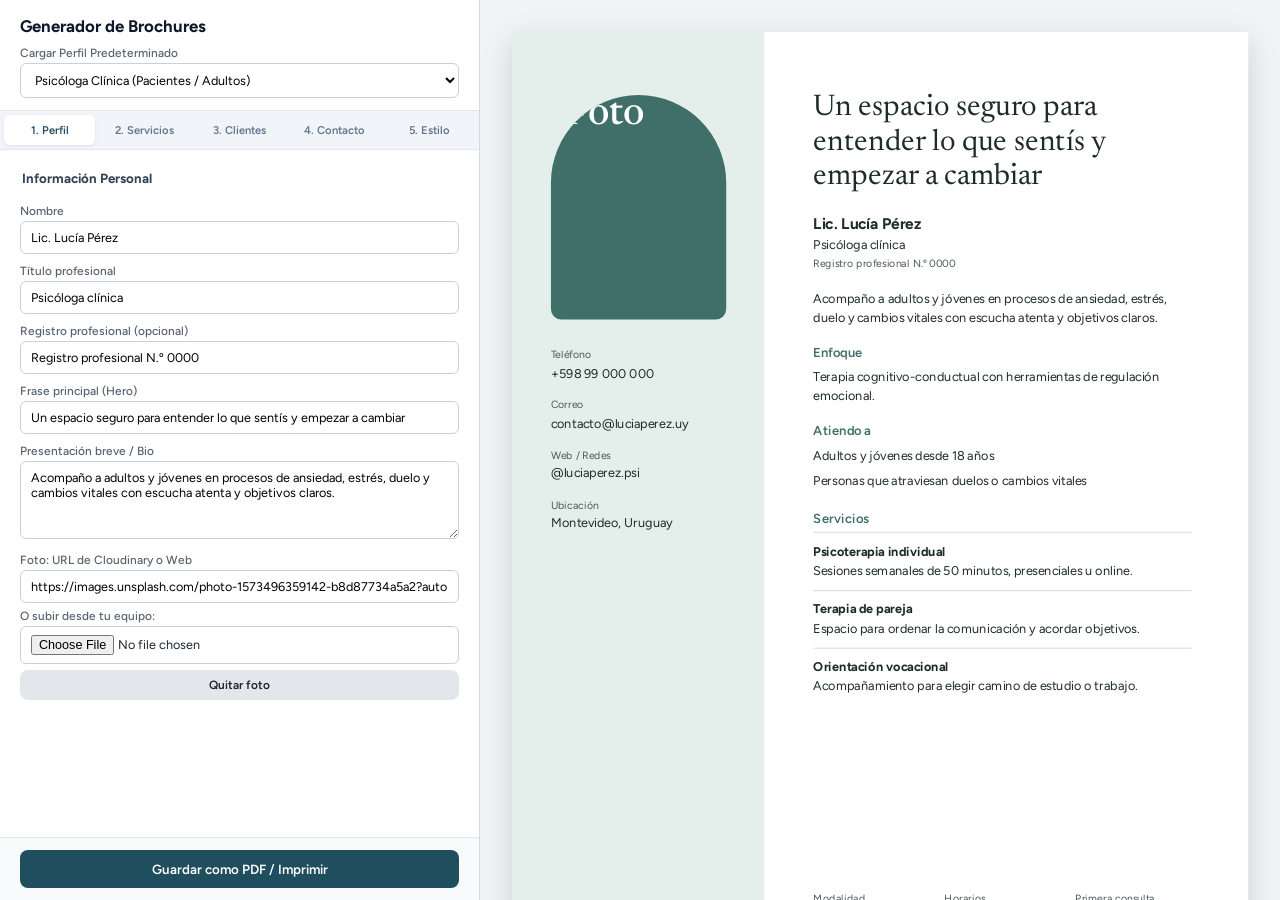
==== index.html @ 2bf87c66 "1234" ====
<!DOCTYPE html>
<html lang="es">
<head>
    <meta charset="utf-8">
    <meta name="viewport" content="width=device-width, initial-scale=1">
    <title>Generador Profesional de Brochures</title>
    <!-- Fuentes de Google -->
    <link rel="preconnect" href="https://fonts.googleapis.com">
    <link rel="preconnect" href="https://fonts.gstatic.com" crossorigin>
    <link href="https://fonts.googleapis.com/css2?family=Figtree:wght@400;500;600;700&family=Libre+Franklin:wght@400;600;700&family=Newsreader:ital,opsz,wght@0,6..72,400;0,6..72,500;1,6..72,400&display=swap" rel="stylesheet">
    <!-- Enlace a la hoja de estilos externa -->
    <link rel="stylesheet" href="css/styles.css">
</head>
<body>
<div class="app">
    <div class="panel">
        <div class="panel-header">
            <h1>Generador de Brochures</h1>
            <label>Cargar Perfil Predeterminado</label>
            <select id="preset">
                <option value="clinica">Psicóloga Clínica (Pacientes / Adultos)</option>
                <option value="org">Psicóloga Laboral / Organizacional</option>
                <option value="oec">Consultora OEC & Calidad</option>
                <option value="dev">Ingeniera de Software & Tech</option>
            </select>
        </div>

        <!-- Pestañas de Navegación del Panel Lateral -->
        <div class="tabs-nav">
            <button class="tab-btn active" onclick="switchTab(0)">1. Perfil</button>
            <button class="tab-btn" onclick="switchTab(1)">2. Servicios</button>
            <button class="tab-btn" onclick="switchTab(2)">3. Clientes</button>
            <button class="tab-btn" onclick="switchTab(3)">4. Contacto</button>
            <button class="tab-btn" onclick="switchTab(4)">5. Estilo</button>
        </div>

        <div class="panel-body">
            <!-- PESTAÑA 1: PERFIL -->
            <div class="tab-pane active" id="pane-0">
                <fieldset>
                    <legend>Información Personal</legend>
                    <label>Nombre</label><input id="f-nombre">
                    <label>Título profesional</label><input id="f-titulo">
                    <label>Registro profesional (opcional)</label><input id="f-registro">
                    <label>Frase principal (Hero)</label><input id="f-titular">
                    <label>Presentación breve / Bio</label><textarea id="f-bio" rows="4"></textarea>
                    
                    <label>Foto: URL de Cloudinary o Web</label>
                    <input type="text" id="f-fotourl" placeholder="https://res.cloudinary.com/.../tu-foto.jpg">
                    <label style="margin-top:6px;">O subir desde tu equipo:</label>
                    <input type="file" id="f-foto-file" accept="image/*">
                    <button class="btn sec" id="sinfoto" type="button">Quitar foto</button>
                </fieldset>
            </div>

            <!-- PESTAÑA 2: SERVICIOS Y ENFOQUE -->
            <div class="tab-pane" id="pane-1">
                <fieldset>
                    <legend>Metodología y Oferta</legend>
                    <label>Enfoque metodológico</label><textarea id="f-enfoque" rows="3"></textarea>
                    <label>A quién está dirigido (un ítem por línea)</label><textarea id="f-publico" rows="3"></textarea>
                    <label>Servicios principales (hasta 4)</label>
                    <div id="svs"></div>
                </fieldset>
            </div>

            <!-- PESTAÑA 3: CLIENTES -->
            <div class="tab-pane" id="pane-2">
                <fieldset>
                    <legend>Empresas y Aliados</legend>
                    <label>Nombres de empresas separados por comas</label>
                    <textarea id="f-clientes" rows="4" placeholder="Empresa Alfa, Logística Sur, Corporación Delta"></textarea>
                    <p style="font-size: 0.75rem; color: #64748b; margin-top: 4px;">Ideal para perfiles corporativos o consultorías que desean mostrar confianza mediante referencias.</p>
                </fieldset>
            </div>

            <!-- PESTAÑA 4: CONTACTO Y FISCAL -->
            <div class="tab-pane" id="pane-3">
                <fieldset>
                    <legend>Logística y Contacto</legend>
                    <label>Modalidad de atención</label><input id="f-modalidad">
                    <label>Horarios / Disponibilidad</label><input id="f-horarios">
                    <label>Primera consulta / Reunión</label><textarea id="f-consulta" rows="2"></textarea>
                    <label>Teléfono o WhatsApp</label><input id="f-tel">
                    <label>Correo electrónico</label><input id="f-email">
                    <label>Web o Redes</label><input id="f-web">
                    <label>Ubicación</label><input id="f-lugar">
                </fieldset>
                <fieldset>
                    <legend>Legal y Fiscal</legend>
                    <label class="chk"><input type="checkbox" id="f-conf" checked> Mostrar nota de confidencialidad</label>
                    <label class="chk"><input type="checkbox" id="f-fiscal"> Mostrar datos fiscales</label>
                    <label>Razón social</label><input id="f-razon">
                    <label>RUT</label><input id="f-rut">
                </fieldset>
            </div>

            <!-- PESTAÑA 5: ESTILO Y DISEÑO -->
            <div class="tab-pane" id="pane-4">
                <fieldset>
                    <legend>Apariencia Visual</legend>
                    <label>Plantilla de diseño</label>
                    <select id="f-plantilla">
                        <option value="t1">Clínica: Lateral con foto y tono cálido</option>
                        <option value="t2">Organizacional: Portada ejecutiva y área de clientes</option>
                        <option value="t3">Minimal: Filas limpias y aireado</option>
                    </select>

                    <label style="margin-top: 12px;">Color de acento principal</label>
                    <input type="color" id="f-acc" value="#3f6f68" style="height:38px; padding:3px;">
                </fieldset>
            </div>
        </div>

        <div class="panel-footer">
            <div id="aviso">El contenido excede una hoja A4. Te recomendamos acortar textos.</div>
            <button class="btn" onclick="print()">Guardar como PDF / Imprimir</button>
        </div>
    </div>

    <div class="vista">
        <div class="stage" id="stage">
            <div id="hoja"></div>
        </div>
    </div>
</div>

<!-- Enlace al archivo JavaScript externo -->
<script src="js/main.js"></script>
</body>
</html>
---- css/styles.css ----
html { font-size: clamp(14px, 0.95vw, 18px); }
* { box-sizing: border-box; }
body { margin: 0; font-family: Figtree, system-ui, sans-serif; color: #1b2430; background: #e6e9ed; }
.app { display: grid; grid-template-columns: 480px 1fr; height: 100vh; overflow: hidden; }

.panel { background: #fff; display: flex; flex-direction: column; border-right: 1px solid #d5dae0; height: 100vh; overflow: hidden; }
.panel-header { padding: 16px 20px 12px; border-bottom: 1px solid #e3e7ec; }
.panel-header h1 { font-size: 1.2rem; margin: 0 0 10px; color: #0f172a; font-weight: 700; }

/* Sistema de Pestañas Modernas */
.tabs-nav { display: flex; background: #f1f5f9; padding: 4px; gap: 4px; border-bottom: 1px solid #e2e8f0; overflow-x: auto; }
.tab-btn { flex: 1; padding: 8px 10px; border: 0; background: transparent; font: 600 0.8rem Figtree, sans-serif; color: #64748b; cursor: pointer; border-radius: 6px; transition: all 0.2s; white-space: nowrap; text-align: center; }
.tab-btn:hover { color: #0f172a; background: #e2e8f0; }
.tab-btn.active { background: #fff; color: #1f4e5f; box-shadow: 0 1px 3px rgba(0,0,0,0.08); }

.panel-body { padding: 20px; overflow-y: auto; flex: 1; }
.tab-pane { display: none; }
.tab-pane.active { display: block; }

fieldset { border: 0; margin: 0 0 16px 0; padding: 0; }
legend { font-weight: 700; font-size: 0.95rem; color: #334155; margin-bottom: 8px; }
label { display: block; font-size: 0.85rem; color: #55606e; margin: 10px 0 3px; font-weight: 500; }
input, select, textarea { width: 100%; font: inherit; font-size: 0.9rem; padding: 8px 10px; border: 1px solid #c9d0d8; border-radius: 6px; background: #fff; }
textarea { resize: vertical; }
.chk { display: flex; gap: 8px; align-items: center; margin-top: 10px; font-size: 0.85rem; color: #1b2430; }
.chk input { width: auto; }

.panel-footer { padding: 12px 20px; border-top: 1px solid #e3e7ec; background: #f8fafc; }
.btn { width: 100%; padding: 11px; border: 0; border-radius: 8px; background: #1f4e5f; color: #fff; font: 600 0.95rem Figtree, sans-serif; cursor: pointer; transition: background 0.2s; }
.btn:hover { background: #153743; }
.btn.sec { background: #e3e7ec; color: #1b2430; margin-top: 6px; padding: 8px; font-size: 0.85rem; }
.btn.sec:hover { background: #cbd5e1; }
#aviso { display: none; margin-bottom: 10px; padding: 8px 10px; border-radius: 6px; background: #fff3cd; color: #664d03; font-size: 0.8rem; }

/* Vista Previa */
.vista { overflow: auto; padding: 32px; display: flex; justify-content: center; align-items: flex-start; background: #f1f3f5; }
.stage { flex: none; }
#hoja { width: 210mm; height: 297mm; background: #fff; overflow: hidden; transform-origin: 0 0; box-shadow: 0 10px 30px rgba(0,0,0,.15); font-size: 10.25pt; line-height: 1.55; }
:where(#hoja) :where(p,h1,h2,ul){ margin: 0; }
:where(#hoja) ul { padding: 0; list-style: none; }
:where(#hoja) li { padding: .7mm 0; }
:where(#hoja) .foto { overflow: hidden; display: flex; align-items: center; justify-content: center; flex: none; }
:where(#hoja) .foto img { width: 100%; height: 100%; object-fit: cover; }
:where(#hoja) .lab { display: block; font-size: 8.5pt; color: var(--mut); }

/* Plantillas Visuales */
.t1 { --ink:#1d2b2a; --mut:#4a5a58; --acc:#3f6f68; --soft:#e4eeeb; display: grid; grid-template-columns: 72mm 1fr; color: var(--ink); }
.t1 .lado { background: var(--soft); padding: 18mm 11mm; display: flex; flex-direction: column; gap: 8mm; }
.t1 .foto { width: 50mm; height: 64mm; border-radius: 25mm 25mm 3mm 3mm; background: var(--acc); color: #fff; font: 500 32pt Newsreader, serif; }
.t1 .cont div { margin-bottom: 4mm; overflow-wrap: anywhere; }
.t1 .main { padding: 17mm 16mm 14mm 14mm; display: flex; flex-direction: column; gap: 5mm; }
.t1 h1 { font: 400 24pt/1.15 Newsreader, serif; } .t1 .quien b { display: block; font-size: 12.5pt; }
.t1 h2 { font: 600 10.5pt Figtree, sans-serif; color: var(--acc); margin-bottom: 1.5mm; }
.t1 .serv { border-top: .3mm solid #cfdad7; padding: 2.5mm 0; } .t1 .serv b { display: block; }
.t1 .meta { margin-top: auto; display: grid; grid-template-columns: repeat(3, 1fr); gap: 4mm; font-size: 9pt; }
.t1 .nota { font-size: 8pt; color: var(--mut); }

.t2 { --ink:#14233a; --mut:#4f5d72; --acc:#2f5fa8; --soft:#eef2f7; display: flex; flex-direction: column; font-family: 'Libre Franklin', sans-serif; color: var(--ink); }
.t2 .top { background: var(--ink); color: #fff; padding: 16mm 16mm 12mm; display: flex; justify-content: space-between; gap: 10mm; align-items: flex-end; }
.t2 .top h1 { font: 700 22pt/1.2 'Libre Franklin', sans-serif; margin-bottom: 4mm; } .t2 .top .lab { color: #b9c4d6; }
.t2 .foto { width: 42mm; height: 42mm; border-radius: 3mm; background: var(--acc); color: #fff; font: 700 24pt 'Libre Franklin', sans-serif; }
.t2 .quien b { display: block; font-size: 11.5pt; }
.t2 .cuerpo { flex: 1; display: grid; grid-template-columns: 1fr 1.3fr; gap: 12mm; padding: 12mm 16mm; }
.t2 .cuerpo > div { display: flex; flex-direction: column; }
.t2 .cuerpo section, .t2 .cuerpo > div > p { margin-bottom: 6mm; }
.t2 h2 { font: 700 10.5pt 'Libre Franklin', sans-serif; color: var(--acc); margin-bottom: 2mm; }
.t2 .serv { border-left: 1.2mm solid var(--acc); padding: 1mm 0 1mm 4mm; margin-bottom: 5mm; } .t2 .serv b { display: block; }
.t2 .meta { margin-top: auto; } .t2 .meta div { margin-bottom: 3mm; }
.t2 .clientes-grid { display: flex; flex-wrap: wrap; gap: 3mm; margin-top: 2mm; }
.t2 .cliente-tag { background: #e2e8f0; padding: 1.5mm 3mm; border-radius: 4px; font-size: 8.5pt; font-weight: 600; color: #334155; }
.t2 .pie { background: var(--soft); padding: 8mm 16mm; display: grid; grid-template-columns: repeat(auto-fit, minmax(36mm, 1fr)); gap: 5mm; font-size: 9pt; }
.t2 .nota { grid-column: 1/-1; font-size: 8pt; color: var(--mut); }

.t3 { --ink:#17181a; --mut:#5a5e65; --acc:#7a3e5a; padding: 18mm 20mm 14mm; display: flex; flex-direction: column; gap: 5mm; color: var(--ink); }
.t3 .cab { display: flex; justify-content: space-between; gap: 10mm; align-items: flex-start; }
.t3 h1 { font: 400 36pt/1.05 Newsreader, serif; margin-bottom: 3mm; } .t3 .lab { font-size: 9pt; }
.t3 .foto { width: 34mm; height: 34mm; border-radius: 50%; background: var(--acc); color: #fff; font: 400 24pt Newsreader, serif; }
.t3 .tit { font: italic 400 16pt/1.3 Newsreader, serif; color: var(--acc); max-width: 140mm; }
.t3 .fila { display: grid; grid-template-columns: 42mm 1fr; gap: 5mm; border-top: .25mm solid #d9dbe0; padding: 2.5mm 0; } .t3 .fila > b { font-weight: 600; }
.t3 .pie { margin-top: auto; border-top: .3mm solid var(--ink); padding-top: 4mm; display: flex; flex-wrap: wrap; gap: 3mm 10mm; font-size: 9pt; }
.t3 .nota { width: 100%; font-size: 8pt; color: var(--mut); }

@media (max-width: 1000px) { .app { grid-template-columns: 1fr; height: auto; overflow: visible; } .panel { height: auto; overflow: visible; } .vista { padding: 12px; } }
@media print { @page { size: A4; margin: 0; } body { background: #fff; -webkit-print-color-adjust: exact; print-color-adjust: exact; } .app { display: block; height: auto; overflow: visible; } .panel { display: none; } .vista { padding: 0; display: block; overflow: visible; } .stage { width: 210mm !important; height: 297mm !important; } #hoja { transform: none !important; box-shadow: none !important; } }
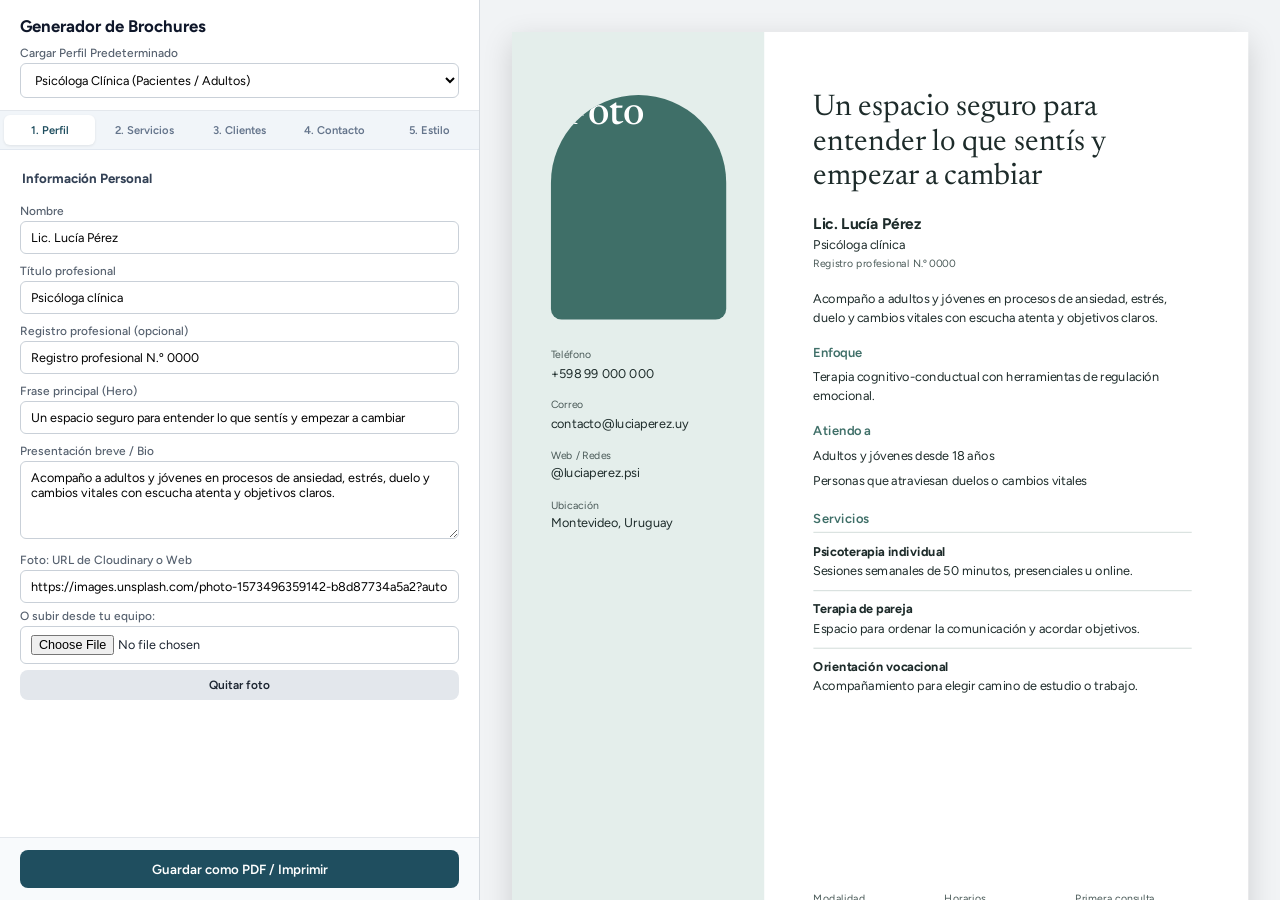
==== commit 8ee8e7ce: "nuevos estilos" ====
--- a/index.html
+++ b/index.html
@@ -98,12 +98,15 @@
             <!-- PESTAÑA 5: ESTILO Y DISEÑO -->
             <div class="tab-pane" id="pane-4">
                 <fieldset>
-                    <legend>Apariencia Visual</legend>
+                    <legend>Apariencia Visual y Plantillas</legend>
                     <label>Plantilla de diseño</label>
                     <select id="f-plantilla">
                         <option value="t1">Clínica: Lateral con foto y tono cálido</option>
                         <option value="t2">Organizacional: Portada ejecutiva y área de clientes</option>
                         <option value="t3">Minimal: Filas limpias y aireado</option>
+                        <option value="t4">Ejecutivo Corporativo: Azul marino y oro (Estilo SM Consultores)</option>
+                        <option value="t5">Corporativo Moderno: Gris pizarra y estructura tech</option>
+                        <option value="t6">Bienestar Institucional: Verde bosque y tonos neutros</option>
                     </select>
 
                     <label style="margin-top: 12px;">Color de acento principal</label>
--- a/css/styles.css
+++ b/css/styles.css
@@ -43,7 +43,7 @@
 :where(#hoja) .foto img { width: 100%; height: 100%; object-fit: cover; }
 :where(#hoja) .lab { display: block; font-size: 8.5pt; color: var(--mut); }
 
-/* Plantillas Visuales */
+/* Plantillas Visuales Originales (t1, t2, t3) */
 .t1 { --ink:#1d2b2a; --mut:#4a5a58; --acc:#3f6f68; --soft:#e4eeeb; display: grid; grid-template-columns: 72mm 1fr; color: var(--ink); }
 .t1 .lado { background: var(--soft); padding: 18mm 11mm; display: flex; flex-direction: column; gap: 8mm; }
 .t1 .foto { width: 50mm; height: 64mm; border-radius: 25mm 25mm 3mm 3mm; background: var(--acc); color: #fff; font: 500 32pt Newsreader, serif; }
@@ -80,5 +80,44 @@
 .t3 .pie { margin-top: auto; border-top: .3mm solid var(--ink); padding-top: 4mm; display: flex; flex-wrap: wrap; gap: 3mm 10mm; font-size: 9pt; }
 .t3 .nota { width: 100%; font-size: 8pt; color: var(--mut); }
 
+/* Nuevas Plantillas Corporativas y Ejecutivas (t4, t5, t6) */
+
+/* t4: Ejecutivo Corporativo (Azul Marino y Oro - Inspirado en SM Consultores) */
+.t4 { --ink:#0f172a; --mut:#475569; --acc:#c59b27; --soft:#f4ebd0; display: flex; flex-direction: column; font-family: 'Libre Franklin', sans-serif; color: var(--ink); background: #ffffff; }
+.t4 .hero-exec { background: #0d1b2a; color: #f8fafc; padding: 14mm 16mm 10mm; border-bottom: 3px solid #c59b27; display: flex; justify-content: space-between; align-items: center; }
+.t4 .hero-exec h1 { font: 700 20pt/1.2 'Libre Franklin', sans-serif; color: #fdf8e2; margin-bottom: 2mm; }
+.t4 .cuerpo-exec { padding: 12mm 16mm; flex: 1; display: flex; flex-direction: column; gap: 8mm; }
+.t4 .perfil-exec { display: grid; grid-template-columns: 1fr 40mm; gap: 10mm; align-items: center; background: #f8fafc; padding: 8mm; border: 1px solid #e2e8f0; border-radius: 4px; }
+.t4 .foto { width: 40mm; height: 40mm; border-radius: 4px; background: var(--acc); color: #0d1b2a; font: 700 24pt 'Libre Franklin', sans-serif; }
+.t4 h2 { font: 700 11pt 'Libre Franklin', sans-serif; color: #0d1b2a; border-bottom: 1.5px solid #c59b27; padding-bottom: 1mm; margin-bottom: 3mm; }
+.t4 .servicios-grid { display: grid; grid-template-columns: repeat(3, 1fr); gap: 4mm; }
+.t4 .serv-card { background: #f4ebd0; padding: 5mm; border-top: 4px solid #8c7355; border-radius: 3px; font-size: 9pt; }
+.t4 .serv-card b { display: block; margin-bottom: 1.5mm; color: #1e293b; }
+.t4 .pie-exec { background: #0d1b2a; color: #94a3b8; padding: 8mm 16mm; display: grid; grid-template-columns: repeat(3, 1fr); gap: 6mm; font-size: 8.5pt; }
+.t4 .pie-exec b { color: #fff; display: block; margin-bottom: 1mm; }
+
+/* t5: Corporativo Moderno (Gris Pizarra y Tech) */
+.t5 { --ink:#1e293b; --mut:#64748b; --acc:#0284c7; --soft:#f1f5f9; display: flex; flex-direction: column; font-family: Figtree, sans-serif; color: var(--ink); }
+.t5 .top-modern { background: #1e293b; color: #fff; padding: 14mm 16mm; display: flex; justify-content: space-between; align-items: center; }
+.t5 .top-modern h1 { font: 700 20pt/1.2 Figtree, sans-serif; color: #38bdf8; margin-bottom: 2mm; }
+.t5 .foto { width: 38mm; height: 38mm; border-radius: 50%; background: var(--acc); color: #fff; font: 700 22pt Figtree, sans-serif; border: 2px solid #38bdf8; }
+.t5 .cuerpo-modern { padding: 12mm 16mm; flex: 1; display: grid; grid-template-columns: 1fr 1fr; gap: 10mm; }
+.t5 h2 { font: 700 10.5pt Figtree, sans-serif; color: var(--acc); margin-bottom: 2mm; text-transform: uppercase; letter-spacing: 0.5px; }
+.t5 .serv { background: #f8fafc; border-left: 3px solid var(--acc); padding: 3mm 4mm; margin-bottom: 3mm; border-radius: 0 4px 4px 0; font-size: 9pt; }
+.t5 .serv b { display: block; color: #0f172a; }
+.t5 .pie-modern { background: var(--soft); padding: 8mm 16mm; border-top: 1px solid #cbd5e1; display: flex; justify-content: space-between; font-size: 8.5pt; }
+
+/* t6: Bienestar Institucional (Verde Bosque y Tonos Neutros) */
+.t6 { --ink:#1b3022; --mut:#4a6b57; --acc:#2e6940; --soft:#eaf2ed; display: flex; flex-direction: column; font-family: Figtree, sans-serif; color: var(--ink); }
+.t6 .header-bio { background: var(--soft); padding: 14mm 16mm; display: flex; gap: 10mm; align-items: center; border-bottom: 2px solid var(--acc); }
+.t6 .header-bio h1 { font: 700 22pt/1.2 Figtree, sans-serif; color: var(--acc); margin-bottom: 2mm; }
+.t6 .foto { width: 42mm; height: 42mm; border-radius: 6mm; background: var(--acc); color: #fff; font: 700 24pt Figtree, sans-serif; }
+.t6 .cuerpo-bio { padding: 12mm 16mm; flex: 1; display: grid; grid-template-columns: 1fr 1fr; gap: 10mm; }
+.t6 h2 { font: 700 11pt Figtree, sans-serif; color: var(--acc); margin-bottom: 2mm; border-bottom: 1px solid #cbd5e1; padding-bottom: 1mm; }
+.t6 .serv { padding: 2.5mm 0; border-bottom: 1px dashed #cbd5e1; font-size: 9pt; }
+.t6 .serv b { display: block; color: #112218; }
+.t6 .pie-bio { background: #1b3022; color: #cbd5e1; padding: 8mm 16mm; display: flex; justify-content: space-between; font-size: 8.5pt; }
+.t6 .pie-bio b { color: #fff; }
+
 @media (max-width: 1000px) { .app { grid-template-columns: 1fr; height: auto; overflow: visible; } .panel { height: auto; overflow: visible; } .vista { padding: 12px; } }
 @media print { @page { size: A4; margin: 0; } body { background: #fff; -webkit-print-color-adjust: exact; print-color-adjust: exact; } .app { display: block; height: auto; overflow: visible; } .panel { display: none; } .vista { padding: 0; display: block; overflow: visible; } .stage { width: 210mm !important; height: 297mm !important; } #hoja { transform: none !important; box-shadow: none !important; } }
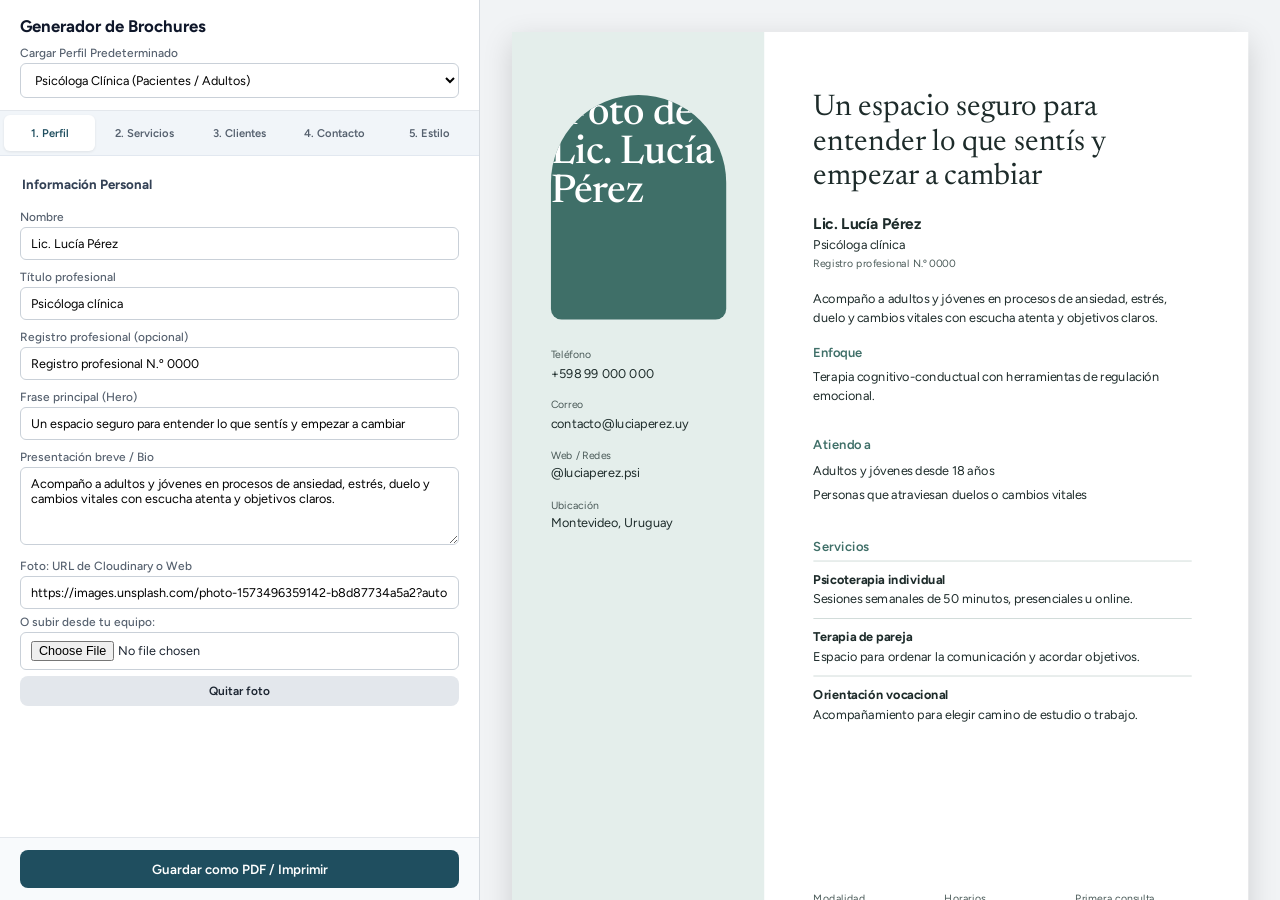
==== commit 0e3e3a97: "mejorar LCoude Impeccable" ====
--- a/index.html
+++ b/index.html
@@ -7,6 +7,7 @@
     <!-- Fuentes de Google -->
     <link rel="preconnect" href="https://fonts.googleapis.com">
     <link rel="preconnect" href="https://fonts.gstatic.com" crossorigin>
+    <meta name="description" content="Generador de brochures profesionales en formato A4 con vista previa en tiempo real.">
     <link href="https://fonts.googleapis.com/css2?family=Figtree:wght@400;500;600;700&family=Libre+Franklin:wght@400;600;700&family=Newsreader:ital,opsz,wght@0,6..72,400;0,6..72,500;1,6..72,400&display=swap" rel="stylesheet">
     <!-- Enlace a la hoja de estilos externa -->
     <link rel="stylesheet" href="css/styles.css">
@@ -20,23 +21,23 @@
             <select id="preset">
                 <option value="clinica">Psicóloga Clínica (Pacientes / Adultos)</option>
                 <option value="org">Psicóloga Laboral / Organizacional</option>
-                <option value="oec">Consultora OEC & Calidad</option>
+                <option value="oec">Especialista en OEC y Calidad</option>
                 <option value="dev">Ingeniera de Software & Tech</option>
             </select>
         </div>
 
         <!-- Pestañas de Navegación del Panel Lateral -->
-        <div class="tabs-nav">
-            <button class="tab-btn active" onclick="switchTab(0)">1. Perfil</button>
-            <button class="tab-btn" onclick="switchTab(1)">2. Servicios</button>
-            <button class="tab-btn" onclick="switchTab(2)">3. Clientes</button>
-            <button class="tab-btn" onclick="switchTab(3)">4. Contacto</button>
-            <button class="tab-btn" onclick="switchTab(4)">5. Estilo</button>
+        <div class="tabs-nav" role="tablist" aria-label="Secciones del formulario">
+            <button type="button" role="tab" class="tab-btn active" aria-selected="true" aria-controls="pane-0">1. Perfil</button>
+            <button type="button" role="tab" class="tab-btn" aria-selected="false" tabindex="-1" aria-controls="pane-1">2. Servicios</button>
+            <button type="button" role="tab" class="tab-btn" aria-selected="false" tabindex="-1" aria-controls="pane-2">3. Clientes</button>
+            <button type="button" role="tab" class="tab-btn" aria-selected="false" tabindex="-1" aria-controls="pane-3">4. Contacto</button>
+            <button type="button" role="tab" class="tab-btn" aria-selected="false" tabindex="-1" aria-controls="pane-4">5. Estilo</button>
         </div>
 
         <div class="panel-body">
             <!-- PESTAÑA 1: PERFIL -->
-            <div class="tab-pane active" id="pane-0">
+            <div class="tab-pane active" id="pane-0" role="tabpanel">
                 <fieldset>
                     <legend>Información Personal</legend>
                     <label>Nombre</label><input id="f-nombre">
@@ -47,14 +48,14 @@
                     
                     <label>Foto: URL de Cloudinary o Web</label>
                     <input type="text" id="f-fotourl" placeholder="https://res.cloudinary.com/.../tu-foto.jpg">
-                    <label style="margin-top:6px;">O subir desde tu equipo:</label>
+                    <label class="sep-sm">O subir desde tu equipo:</label>
                     <input type="file" id="f-foto-file" accept="image/*">
                     <button class="btn sec" id="sinfoto" type="button">Quitar foto</button>
                 </fieldset>
             </div>
 
             <!-- PESTAÑA 2: SERVICIOS Y ENFOQUE -->
-            <div class="tab-pane" id="pane-1">
+            <div class="tab-pane" id="pane-1" role="tabpanel">
                 <fieldset>
                     <legend>Metodología y Oferta</legend>
                     <label>Enfoque metodológico</label><textarea id="f-enfoque" rows="3"></textarea>
@@ -65,17 +66,17 @@
             </div>
 
             <!-- PESTAÑA 3: CLIENTES -->
-            <div class="tab-pane" id="pane-2">
+            <div class="tab-pane" id="pane-2" role="tabpanel">
                 <fieldset>
                     <legend>Empresas y Aliados</legend>
                     <label>Nombres de empresas separados por comas</label>
                     <textarea id="f-clientes" rows="4" placeholder="Empresa Alfa, Logística Sur, Corporación Delta"></textarea>
-                    <p style="font-size: 0.75rem; color: #64748b; margin-top: 4px;">Ideal para perfiles corporativos o consultorías que desean mostrar confianza mediante referencias.</p>
+                    <p class="ayuda">Ideal para perfiles corporativos o profesionales que desean reforzar su credibilidad mediante referencias.</p>
                 </fieldset>
             </div>
 
             <!-- PESTAÑA 4: CONTACTO Y FISCAL -->
-            <div class="tab-pane" id="pane-3">
+            <div class="tab-pane" id="pane-3" role="tabpanel">
                 <fieldset>
                     <legend>Logística y Contacto</legend>
                     <label>Modalidad de atención</label><input id="f-modalidad">
@@ -96,7 +97,7 @@
             </div>
 
             <!-- PESTAÑA 5: ESTILO Y DISEÑO -->
-            <div class="tab-pane" id="pane-4">
+            <div class="tab-pane" id="pane-4" role="tabpanel">
                 <fieldset>
                     <legend>Apariencia Visual y Plantillas</legend>
                     <label>Plantilla de diseño</label>
@@ -104,20 +105,20 @@
                         <option value="t1">Clínica: Lateral con foto y tono cálido</option>
                         <option value="t2">Organizacional: Portada ejecutiva y área de clientes</option>
                         <option value="t3">Minimal: Filas limpias y aireado</option>
-                        <option value="t4">Ejecutivo Corporativo: Azul marino y oro (Estilo SM Consultores)</option>
+                        <option value="t4">Ejecutivo Corporativo: Azul marino y oro</option>
                         <option value="t5">Corporativo Moderno: Gris pizarra y estructura tech</option>
                         <option value="t6">Bienestar Institucional: Verde bosque y tonos neutros</option>
                     </select>
 
-                    <label style="margin-top: 12px;">Color de acento principal</label>
-                    <input type="color" id="f-acc" value="#3f6f68" style="height:38px; padding:3px;">
+                    <label class="sep-md">Color de acento principal</label>
+                    <input type="color" id="f-acc" value="#3f6f68" class="input-color">
                 </fieldset>
             </div>
         </div>
 
         <div class="panel-footer">
-            <div id="aviso">El contenido excede una hoja A4. Te recomendamos acortar textos.</div>
-            <button class="btn" onclick="print()">Guardar como PDF / Imprimir</button>
+            <div id="aviso" role="status" aria-live="polite">El contenido excede una hoja A4. Te recomendamos acortar textos.</div>
+            <button type="button" class="btn" id="btn-imprimir">Guardar como PDF / Imprimir</button>
         </div>
     </div>
 
--- a/css/styles.css
+++ b/css/styles.css
@@ -9,7 +9,7 @@
 
 /* Sistema de Pestañas Modernas */
 .tabs-nav { display: flex; background: #f1f5f9; padding: 4px; gap: 4px; border-bottom: 1px solid #e2e8f0; overflow-x: auto; }
-.tab-btn { flex: 1; padding: 8px 10px; border: 0; background: transparent; font: 600 0.8rem Figtree, sans-serif; color: #64748b; cursor: pointer; border-radius: 6px; transition: all 0.2s; white-space: nowrap; text-align: center; }
+.tab-btn { flex: 1; padding: 8px 10px; border: 0; background: transparent; font: 600 0.8rem Figtree, sans-serif; color: #55606e; cursor: pointer; border-radius: 6px; transition: all 0.2s; white-space: nowrap; text-align: center; }
 .tab-btn:hover { color: #0f172a; background: #e2e8f0; }
 .tab-btn.active { background: #fff; color: #1f4e5f; box-shadow: 0 1px 3px rgba(0,0,0,0.08); }
 
@@ -22,6 +22,15 @@
 label { display: block; font-size: 0.85rem; color: #55606e; margin: 10px 0 3px; font-weight: 500; }
 input, select, textarea { width: 100%; font: inherit; font-size: 0.9rem; padding: 8px 10px; border: 1px solid #c9d0d8; border-radius: 6px; background: #fff; }
 textarea { resize: vertical; }
+.ayuda { font-size: 0.75rem; color: #55606e; margin: 4px 0 0; }
+.sep-sm { margin-top: 6px; }
+.sep-md { margin-top: 12px; }
+.input-color { height: 38px; padding: 3px; }
+/* Foco visible para teclado */
+:focus-visible { outline: 2px solid #1f4e5f; outline-offset: 2px; }
+input:focus-visible, select:focus-visible, textarea:focus-visible { border-color: #1f4e5f; }
+.tab-btn { min-height: 36px; }
+@media (prefers-reduced-motion: reduce) { * { transition: none !important; } }
 .chk { display: flex; gap: 8px; align-items: center; margin-top: 10px; font-size: 0.85rem; color: #1b2430; }
 .chk input { width: auto; }
 
@@ -42,6 +51,12 @@
 :where(#hoja) .foto { overflow: hidden; display: flex; align-items: center; justify-content: center; flex: none; }
 :where(#hoja) .foto img { width: 100%; height: 100%; object-fit: cover; }
 :where(#hoja) .lab { display: block; font-size: 8.5pt; color: var(--mut); }
+:where(#hoja) .clientes-bloque { margin-top: 4mm; }
+:where(#hoja) .clientes-bloque .lab { margin-bottom: 1.5mm; }
+:where(#hoja) .clientes-grid { display: flex; flex-wrap: wrap; gap: 3mm; margin-top: 2mm; }
+:where(#hoja) .cliente-tag { background: #e2e8f0; padding: 1.5mm 3mm; border-radius: 4px; font-size: 8.5pt; font-weight: 600; color: #334155; }
+:where(#hoja) .aparte { margin-top: 2mm; }
+:where(#hoja) section { margin-bottom: 4mm; }
 
 /* Plantillas Visuales Originales (t1, t2, t3) */
 .t1 { --ink:#1d2b2a; --mut:#4a5a58; --acc:#3f6f68; --soft:#e4eeeb; display: grid; grid-template-columns: 72mm 1fr; color: var(--ink); }
@@ -66,8 +81,6 @@
 .t2 h2 { font: 700 10.5pt 'Libre Franklin', sans-serif; color: var(--acc); margin-bottom: 2mm; }
 .t2 .serv { border-left: 1.2mm solid var(--acc); padding: 1mm 0 1mm 4mm; margin-bottom: 5mm; } .t2 .serv b { display: block; }
 .t2 .meta { margin-top: auto; } .t2 .meta div { margin-bottom: 3mm; }
-.t2 .clientes-grid { display: flex; flex-wrap: wrap; gap: 3mm; margin-top: 2mm; }
-.t2 .cliente-tag { background: #e2e8f0; padding: 1.5mm 3mm; border-radius: 4px; font-size: 8.5pt; font-weight: 600; color: #334155; }
 .t2 .pie { background: var(--soft); padding: 8mm 16mm; display: grid; grid-template-columns: repeat(auto-fit, minmax(36mm, 1fr)); gap: 5mm; font-size: 9pt; }
 .t2 .nota { grid-column: 1/-1; font-size: 8pt; color: var(--mut); }
 
@@ -80,34 +93,43 @@
 .t3 .pie { margin-top: auto; border-top: .3mm solid var(--ink); padding-top: 4mm; display: flex; flex-wrap: wrap; gap: 3mm 10mm; font-size: 9pt; }
 .t3 .nota { width: 100%; font-size: 8pt; color: var(--mut); }
 
-/* Nuevas Plantillas Corporativas y Ejecutivas (t4, t5, t6) */
+/* Plantillas Corporativas Actualizadas para respetar --acc */
 
-/* t4: Ejecutivo Corporativo (Azul Marino y Oro - Inspirado en SM Consultores) */
+/* t4: Ejecutivo Corporativo (Usa --acc en bordes y detalles) */
 .t4 { --ink:#0f172a; --mut:#475569; --acc:#c59b27; --soft:#f4ebd0; display: flex; flex-direction: column; font-family: 'Libre Franklin', sans-serif; color: var(--ink); background: #ffffff; }
-.t4 .hero-exec { background: #0d1b2a; color: #f8fafc; padding: 14mm 16mm 10mm; border-bottom: 3px solid #c59b27; display: flex; justify-content: space-between; align-items: center; }
+.t4 .hero-exec { background: #0d1b2a; color: #f8fafc; padding: 14mm 16mm 10mm; border-bottom: 3px solid var(--acc); display: flex; justify-content: space-between; align-items: center; }
+.t4 .hero-exec .quien, .t5 .top-modern .quien { color: #cbd5e1; }
+.t4 .hero-exec .lab, .t5 .top-modern .lab { color: #b9c4d6; }
+.t4 .sello-exec { font-size: 8.5pt; border: 1px solid var(--acc); padding: 2mm 4mm; color: var(--acc); border-radius: 3px; text-transform: uppercase; font-weight: 600; flex: none; }
+.t4 .enfoque-exec { margin-top: 3mm; font-size: 9pt; color: var(--mut); }
+.t4 .meta-exec { display: grid; grid-template-columns: repeat(3, 1fr); gap: 4mm; font-size: 9pt; }
+.t4 .pie-exec .lab, .t5 .pie-modern .lab, .t6 .pie-bio .lab { color: inherit; }
+.t4 .pie-exec .nota { grid-column: 1/-1; font-size: 8pt; }
+.t5 .pie-modern, .t6 .pie-bio { flex-wrap: wrap; gap: 2mm 8mm; }
+.t5 .pie-modern .nota, .t6 .pie-bio .nota { width: 100%; font-size: 8pt; }
 .t4 .hero-exec h1 { font: 700 20pt/1.2 'Libre Franklin', sans-serif; color: #fdf8e2; margin-bottom: 2mm; }
 .t4 .cuerpo-exec { padding: 12mm 16mm; flex: 1; display: flex; flex-direction: column; gap: 8mm; }
 .t4 .perfil-exec { display: grid; grid-template-columns: 1fr 40mm; gap: 10mm; align-items: center; background: #f8fafc; padding: 8mm; border: 1px solid #e2e8f0; border-radius: 4px; }
 .t4 .foto { width: 40mm; height: 40mm; border-radius: 4px; background: var(--acc); color: #0d1b2a; font: 700 24pt 'Libre Franklin', sans-serif; }
-.t4 h2 { font: 700 11pt 'Libre Franklin', sans-serif; color: #0d1b2a; border-bottom: 1.5px solid #c59b27; padding-bottom: 1mm; margin-bottom: 3mm; }
+.t4 h2 { font: 700 11pt 'Libre Franklin', sans-serif; color: #0d1b2a; border-bottom: 1.5px solid var(--acc); padding-bottom: 1mm; margin-bottom: 3mm; }
 .t4 .servicios-grid { display: grid; grid-template-columns: repeat(3, 1fr); gap: 4mm; }
-.t4 .serv-card { background: #f4ebd0; padding: 5mm; border-top: 4px solid #8c7355; border-radius: 3px; font-size: 9pt; }
+.t4 .serv-card { background: var(--soft); padding: 5mm; border-top: 4px solid var(--acc); border-radius: 3px; font-size: 9pt; }
 .t4 .serv-card b { display: block; margin-bottom: 1.5mm; color: #1e293b; }
 .t4 .pie-exec { background: #0d1b2a; color: #94a3b8; padding: 8mm 16mm; display: grid; grid-template-columns: repeat(3, 1fr); gap: 6mm; font-size: 8.5pt; }
 .t4 .pie-exec b { color: #fff; display: block; margin-bottom: 1mm; }
 
-/* t5: Corporativo Moderno (Gris Pizarra y Tech) */
+/* t5: Corporativo Moderno (Usa --acc) */
 .t5 { --ink:#1e293b; --mut:#64748b; --acc:#0284c7; --soft:#f1f5f9; display: flex; flex-direction: column; font-family: Figtree, sans-serif; color: var(--ink); }
 .t5 .top-modern { background: #1e293b; color: #fff; padding: 14mm 16mm; display: flex; justify-content: space-between; align-items: center; }
-.t5 .top-modern h1 { font: 700 20pt/1.2 Figtree, sans-serif; color: #38bdf8; margin-bottom: 2mm; }
-.t5 .foto { width: 38mm; height: 38mm; border-radius: 50%; background: var(--acc); color: #fff; font: 700 22pt Figtree, sans-serif; border: 2px solid #38bdf8; }
+.t5 .top-modern h1 { font: 700 20pt/1.2 Figtree, sans-serif; color: var(--acc); margin-bottom: 2mm; }
+.t5 .foto { width: 38mm; height: 38mm; border-radius: 50%; background: var(--acc); color: #fff; font: 700 22pt Figtree, sans-serif; border: 2px solid var(--acc); }
 .t5 .cuerpo-modern { padding: 12mm 16mm; flex: 1; display: grid; grid-template-columns: 1fr 1fr; gap: 10mm; }
 .t5 h2 { font: 700 10.5pt Figtree, sans-serif; color: var(--acc); margin-bottom: 2mm; text-transform: uppercase; letter-spacing: 0.5px; }
 .t5 .serv { background: #f8fafc; border-left: 3px solid var(--acc); padding: 3mm 4mm; margin-bottom: 3mm; border-radius: 0 4px 4px 0; font-size: 9pt; }
 .t5 .serv b { display: block; color: #0f172a; }
 .t5 .pie-modern { background: var(--soft); padding: 8mm 16mm; border-top: 1px solid #cbd5e1; display: flex; justify-content: space-between; font-size: 8.5pt; }
 
-/* t6: Bienestar Institucional (Verde Bosque y Tonos Neutros) */
+/* t6: Bienestar Institucional (Usa --acc) */
 .t6 { --ink:#1b3022; --mut:#4a6b57; --acc:#2e6940; --soft:#eaf2ed; display: flex; flex-direction: column; font-family: Figtree, sans-serif; color: var(--ink); }
 .t6 .header-bio { background: var(--soft); padding: 14mm 16mm; display: flex; gap: 10mm; align-items: center; border-bottom: 2px solid var(--acc); }
 .t6 .header-bio h1 { font: 700 22pt/1.2 Figtree, sans-serif; color: var(--acc); margin-bottom: 2mm; }
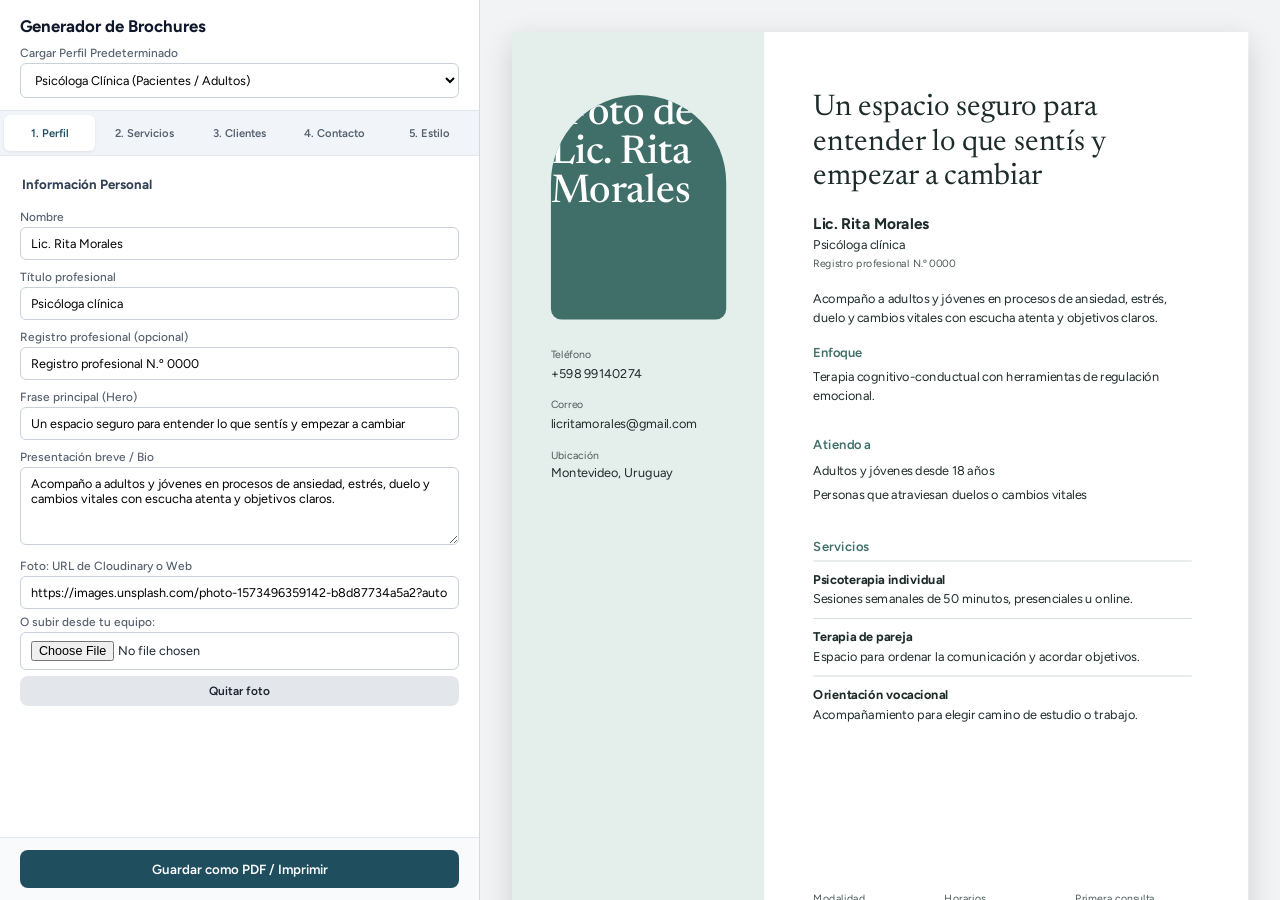
==== commit 589df0c2: "AJUSTE DATOS" ====
--- a/index.html
+++ b/index.html
@@ -40,7 +40,7 @@
             <div class="tab-pane active" id="pane-0" role="tabpanel">
                 <fieldset>
                     <legend>Información Personal</legend>
-                    <label>Nombre</label><input id="f-nombre">
+                    <label>Nombre</label><input id="f-nombre" value="Lic. Rita Morales" readonly>
                     <label>Título profesional</label><input id="f-titulo">
                     <label>Registro profesional (opcional)</label><input id="f-registro">
                     <label>Frase principal (Hero)</label><input id="f-titular">
@@ -73,6 +73,19 @@
                     <textarea id="f-clientes" rows="4" placeholder="Empresa Alfa, Logística Sur, Corporación Delta"></textarea>
                     <p class="ayuda">Ideal para perfiles corporativos o profesionales que desean reforzar su credibilidad mediante referencias.</p>
                 </fieldset>
+                <fieldset>
+                    <legend>Logos de clientes</legend>
+                    <p class="ayuda">Aparecen en el brochure junto a los nombres (hasta 8). Funcionan mejor en PNG con fondo transparente o blanco.</p>
+                    <label>Subir logos desde tu equipo (podés elegir varios)</label>
+                    <input type="file" id="f-logos-file" accept="image/*" multiple>
+                    <label for="f-logo-url">O agregar por URL</label>
+                    <div class="fila-url">
+                        <input type="url" id="f-logo-url" placeholder="https://res.cloudinary.com/.../logo.png">
+                        <button type="button" class="btn sec" id="btn-logo-url">Agregar</button>
+                    </div>
+                    <p class="ayuda" id="logos-msg" role="status" aria-live="polite"></p>
+                    <div class="logos-lista" id="logos-lista"></div>
+                </fieldset>
             </div>
 
             <!-- PESTAÑA 4: CONTACTO Y FISCAL -->
@@ -82,8 +95,8 @@
                     <label>Modalidad de atención</label><input id="f-modalidad">
                     <label>Horarios / Disponibilidad</label><input id="f-horarios">
                     <label>Primera consulta / Reunión</label><textarea id="f-consulta" rows="2"></textarea>
-                    <label>Teléfono o WhatsApp</label><input id="f-tel">
-                    <label>Correo electrónico</label><input id="f-email">
+                    <label>Teléfono o WhatsApp</label><input id="f-tel" value="+598 99140274" readonly>
+                    <label>Correo electrónico</label><input id="f-email" value="licritamorales@gmail.com" readonly>
                     <label>Web o Redes</label><input id="f-web">
                     <label>Ubicación</label><input id="f-lugar">
                 </fieldset>
--- a/css/styles.css
+++ b/css/styles.css
@@ -23,6 +23,14 @@
 input, select, textarea { width: 100%; font: inherit; font-size: 0.9rem; padding: 8px 10px; border: 1px solid #c9d0d8; border-radius: 6px; background: #fff; }
 textarea { resize: vertical; }
 .ayuda { font-size: 0.75rem; color: #55606e; margin: 4px 0 0; }
+.fila-url { display: flex; gap: 6px; align-items: stretch; }
+.fila-url input { flex: 1; min-width: 0; }
+.fila-url .btn { width: auto; margin-top: 0; padding: 8px 14px; }
+.logos-lista { display: grid; grid-template-columns: repeat(auto-fill, minmax(96px, 1fr)); gap: 8px; margin-top: 10px; }
+.logo-item { position: relative; height: 68px; padding: 8px; border: 1px solid #c9d0d8; border-radius: 6px; background: #fff; display: flex; align-items: center; justify-content: center; }
+.logo-item img { max-width: 100%; max-height: 100%; object-fit: contain; }
+.logo-item button { position: absolute; top: 3px; right: 3px; width: 24px; height: 24px; border: 0; border-radius: 50%; background: #1f4e5f; color: #fff; font-size: 15px; line-height: 1; cursor: pointer; }
+.logo-item button:hover { background: #153743; }
 .sep-sm { margin-top: 6px; }
 .sep-md { margin-top: 12px; }
 .input-color { height: 38px; padding: 3px; }
@@ -55,6 +63,8 @@
 :where(#hoja) .clientes-bloque .lab { margin-bottom: 1.5mm; }
 :where(#hoja) .clientes-grid { display: flex; flex-wrap: wrap; gap: 3mm; margin-top: 2mm; }
 :where(#hoja) .cliente-tag { background: #e2e8f0; padding: 1.5mm 3mm; border-radius: 4px; font-size: 8.5pt; font-weight: 600; color: #334155; }
+:where(#hoja) .logos-grid { display: flex; flex-wrap: wrap; align-items: center; gap: 3mm 6mm; margin: 2mm 0; }
+:where(#hoja) .logos-grid img { height: 11mm; width: auto; max-width: 34mm; object-fit: contain; }
 :where(#hoja) .aparte { margin-top: 2mm; }
 :where(#hoja) section { margin-bottom: 4mm; }
 
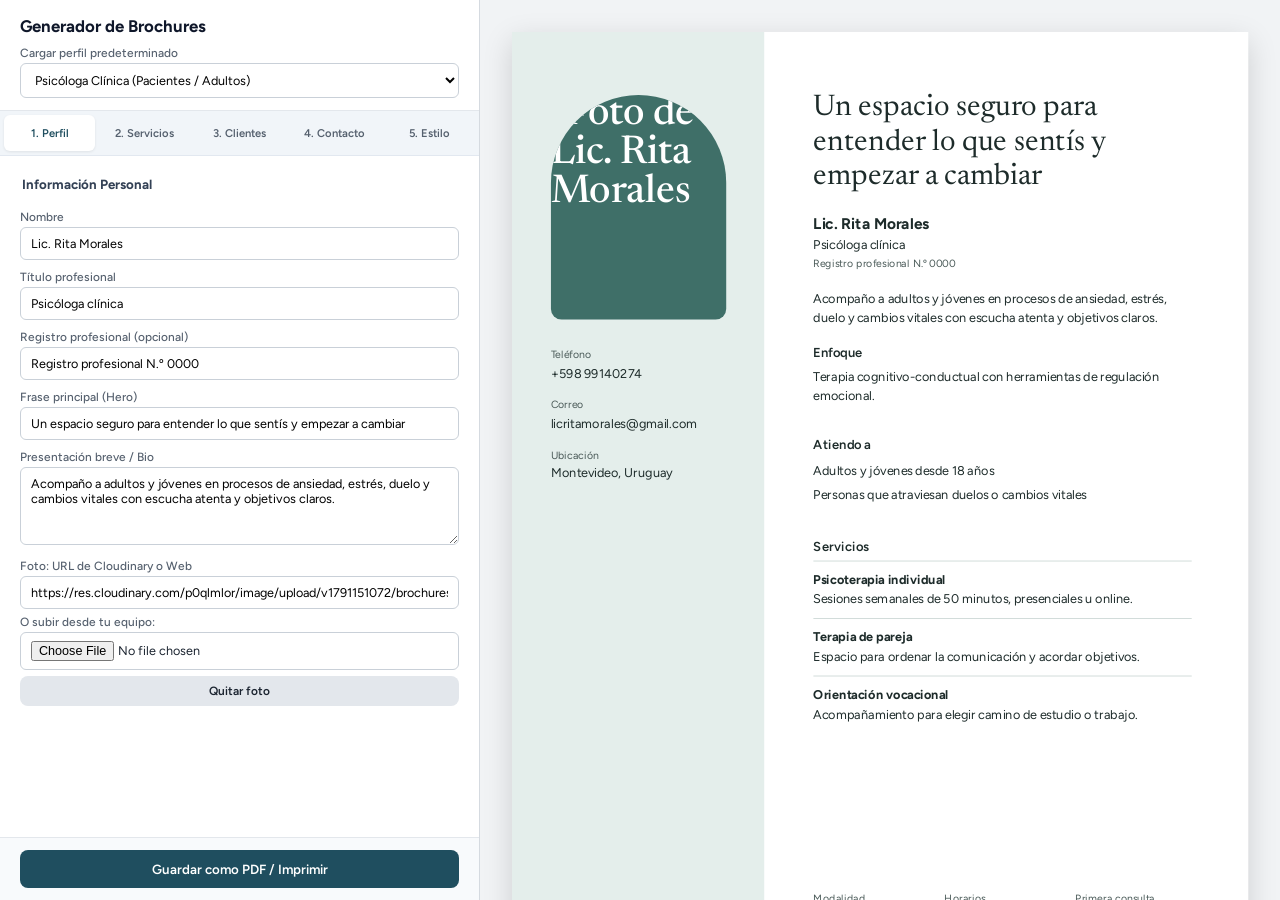
==== commit e5b15708: "1234_nuevos ajustes" ====
--- a/index.html
+++ b/index.html
@@ -13,11 +13,11 @@
     <link rel="stylesheet" href="css/styles.css">
 </head>
 <body>
-<div class="app">
-    <div class="panel">
+<main class="app">
+    <section class="panel" aria-label="Edición del brochure">
         <div class="panel-header">
             <h1>Generador de Brochures</h1>
-            <label>Cargar Perfil Predeterminado</label>
+            <label for="preset">Cargar perfil predeterminado</label>
             <select id="preset">
                 <option value="clinica">Psicóloga Clínica (Pacientes / Adultos)</option>
                 <option value="org">Psicóloga Laboral / Organizacional</option>
@@ -28,16 +28,16 @@
 
         <!-- Pestañas de Navegación del Panel Lateral -->
         <div class="tabs-nav" role="tablist" aria-label="Secciones del formulario">
-            <button type="button" role="tab" class="tab-btn active" aria-selected="true" aria-controls="pane-0">1. Perfil</button>
-            <button type="button" role="tab" class="tab-btn" aria-selected="false" tabindex="-1" aria-controls="pane-1">2. Servicios</button>
-            <button type="button" role="tab" class="tab-btn" aria-selected="false" tabindex="-1" aria-controls="pane-2">3. Clientes</button>
-            <button type="button" role="tab" class="tab-btn" aria-selected="false" tabindex="-1" aria-controls="pane-3">4. Contacto</button>
-            <button type="button" role="tab" class="tab-btn" aria-selected="false" tabindex="-1" aria-controls="pane-4">5. Estilo</button>
+            <button type="button" id="tab-0" role="tab" class="tab-btn active" aria-selected="true" aria-controls="pane-0">1. Perfil</button>
+            <button type="button" id="tab-1" role="tab" class="tab-btn" aria-selected="false" tabindex="-1" aria-controls="pane-1">2. Servicios</button>
+            <button type="button" id="tab-2" role="tab" class="tab-btn" aria-selected="false" tabindex="-1" aria-controls="pane-2">3. Clientes</button>
+            <button type="button" id="tab-3" role="tab" class="tab-btn" aria-selected="false" tabindex="-1" aria-controls="pane-3">4. Contacto</button>
+            <button type="button" id="tab-4" role="tab" class="tab-btn" aria-selected="false" tabindex="-1" aria-controls="pane-4">5. Estilo</button>
         </div>
 
         <div class="panel-body">
             <!-- PESTAÑA 1: PERFIL -->
-            <div class="tab-pane active" id="pane-0" role="tabpanel">
+            <div class="tab-pane active" id="pane-0" role="tabpanel" aria-labelledby="tab-0" tabindex="0">
                 <fieldset>
                     <legend>Información Personal</legend>
                     <label>Nombre</label><input id="f-nombre" value="Lic. Rita Morales" readonly>
@@ -55,7 +55,7 @@
             </div>
 
             <!-- PESTAÑA 2: SERVICIOS Y ENFOQUE -->
-            <div class="tab-pane" id="pane-1" role="tabpanel">
+            <div class="tab-pane" id="pane-1" role="tabpanel" aria-labelledby="tab-1" tabindex="0" hidden>
                 <fieldset>
                     <legend>Metodología y Oferta</legend>
                     <label>Enfoque metodológico</label><textarea id="f-enfoque" rows="3"></textarea>
@@ -66,7 +66,7 @@
             </div>
 
             <!-- PESTAÑA 3: CLIENTES -->
-            <div class="tab-pane" id="pane-2" role="tabpanel">
+            <div class="tab-pane" id="pane-2" role="tabpanel" aria-labelledby="tab-2" tabindex="0" hidden>
                 <fieldset>
                     <legend>Empresas y Aliados</legend>
                     <label>Nombres de empresas separados por comas</label>
@@ -89,7 +89,7 @@
             </div>
 
             <!-- PESTAÑA 4: CONTACTO Y FISCAL -->
-            <div class="tab-pane" id="pane-3" role="tabpanel">
+            <div class="tab-pane" id="pane-3" role="tabpanel" aria-labelledby="tab-3" tabindex="0" hidden>
                 <fieldset>
                     <legend>Logística y Contacto</legend>
                     <label>Modalidad de atención</label><input id="f-modalidad">
@@ -110,7 +110,7 @@
             </div>
 
             <!-- PESTAÑA 5: ESTILO Y DISEÑO -->
-            <div class="tab-pane" id="pane-4" role="tabpanel">
+            <div class="tab-pane" id="pane-4" role="tabpanel" aria-labelledby="tab-4" tabindex="0" hidden>
                 <fieldset>
                     <legend>Apariencia Visual y Plantillas</legend>
                     <label>Plantilla de diseño</label>
@@ -133,14 +133,14 @@
             <div id="aviso" role="status" aria-live="polite">El contenido excede una hoja A4. Te recomendamos acortar textos.</div>
             <button type="button" class="btn" id="btn-imprimir">Guardar como PDF / Imprimir</button>
         </div>
-    </div>
+    </section>
 
-    <div class="vista">
+    <section class="vista" aria-label="Vista previa del brochure">
         <div class="stage" id="stage">
             <div id="hoja"></div>
         </div>
-    </div>
-</div>
+    </section>
+</main>
 
 <!-- Enlace al archivo JavaScript externo -->
 <script src="js/main.js"></script>
--- a/css/styles.css
+++ b/css/styles.css
@@ -71,11 +71,11 @@
 /* Plantillas Visuales Originales (t1, t2, t3) */
 .t1 { --ink:#1d2b2a; --mut:#4a5a58; --acc:#3f6f68; --soft:#e4eeeb; display: grid; grid-template-columns: 72mm 1fr; color: var(--ink); }
 .t1 .lado { background: var(--soft); padding: 18mm 11mm; display: flex; flex-direction: column; gap: 8mm; }
-.t1 .foto { width: 50mm; height: 64mm; border-radius: 25mm 25mm 3mm 3mm; background: var(--acc); color: #fff; font: 500 32pt Newsreader, serif; }
+.t1 .foto { width: 50mm; height: 64mm; border-radius: 25mm 25mm 3mm 3mm; background: var(--acc); color: var(--on-acc); font: 500 32pt Newsreader, serif; }
 .t1 .cont div { margin-bottom: 4mm; overflow-wrap: anywhere; }
 .t1 .main { padding: 17mm 16mm 14mm 14mm; display: flex; flex-direction: column; gap: 5mm; }
-.t1 h1 { font: 400 24pt/1.15 Newsreader, serif; } .t1 .quien b { display: block; font-size: 12.5pt; }
-.t1 h2 { font: 600 10.5pt Figtree, sans-serif; color: var(--acc); margin-bottom: 1.5mm; }
+.t1 h1 { font: 400 24pt/1.15 Newsreader, serif; } .t1 .quien b { font-size: 12.5pt; }
+.t1 h2 { font: 600 10.5pt Figtree, sans-serif; color: var(--ink); margin-bottom: 1.5mm; }
 .t1 .serv { border-top: .3mm solid #cfdad7; padding: 2.5mm 0; } .t1 .serv b { display: block; }
 .t1 .meta { margin-top: auto; display: grid; grid-template-columns: repeat(3, 1fr); gap: 4mm; font-size: 9pt; }
 .t1 .nota { font-size: 8pt; color: var(--mut); }
@@ -83,12 +83,12 @@
 .t2 { --ink:#14233a; --mut:#4f5d72; --acc:#2f5fa8; --soft:#eef2f7; display: flex; flex-direction: column; font-family: 'Libre Franklin', sans-serif; color: var(--ink); }
 .t2 .top { background: var(--ink); color: #fff; padding: 16mm 16mm 12mm; display: flex; justify-content: space-between; gap: 10mm; align-items: flex-end; }
 .t2 .top h1 { font: 700 22pt/1.2 'Libre Franklin', sans-serif; margin-bottom: 4mm; } .t2 .top .lab { color: #b9c4d6; }
-.t2 .foto { width: 42mm; height: 42mm; border-radius: 3mm; background: var(--acc); color: #fff; font: 700 24pt 'Libre Franklin', sans-serif; }
-.t2 .quien b { display: block; font-size: 11.5pt; }
+.t2 .foto { width: 42mm; height: 42mm; border-radius: 3mm; background: var(--acc); color: var(--on-acc); font: 700 24pt 'Libre Franklin', sans-serif; }
+.t2 .quien b { font-size: 11.5pt; }
 .t2 .cuerpo { flex: 1; display: grid; grid-template-columns: 1fr 1.3fr; gap: 12mm; padding: 12mm 16mm; }
 .t2 .cuerpo > div { display: flex; flex-direction: column; }
 .t2 .cuerpo section, .t2 .cuerpo > div > p { margin-bottom: 6mm; }
-.t2 h2 { font: 700 10.5pt 'Libre Franklin', sans-serif; color: var(--acc); margin-bottom: 2mm; }
+.t2 h2 { font: 700 10.5pt 'Libre Franklin', sans-serif; color: var(--ink); margin-bottom: 2mm; }
 .t2 .serv { border-left: 1.2mm solid var(--acc); padding: 1mm 0 1mm 4mm; margin-bottom: 5mm; } .t2 .serv b { display: block; }
 .t2 .meta { margin-top: auto; } .t2 .meta div { margin-bottom: 3mm; }
 .t2 .pie { background: var(--soft); padding: 8mm 16mm; display: grid; grid-template-columns: repeat(auto-fit, minmax(36mm, 1fr)); gap: 5mm; font-size: 9pt; }
@@ -97,8 +97,8 @@
 .t3 { --ink:#17181a; --mut:#5a5e65; --acc:#7a3e5a; padding: 18mm 20mm 14mm; display: flex; flex-direction: column; gap: 5mm; color: var(--ink); }
 .t3 .cab { display: flex; justify-content: space-between; gap: 10mm; align-items: flex-start; }
 .t3 h1 { font: 400 36pt/1.05 Newsreader, serif; margin-bottom: 3mm; } .t3 .lab { font-size: 9pt; }
-.t3 .foto { width: 34mm; height: 34mm; border-radius: 50%; background: var(--acc); color: #fff; font: 400 24pt Newsreader, serif; }
-.t3 .tit { font: italic 400 16pt/1.3 Newsreader, serif; color: var(--acc); max-width: 140mm; }
+.t3 .foto { width: 34mm; height: 34mm; border-radius: 50%; background: var(--acc); color: var(--on-acc); font: 400 24pt Newsreader, serif; }
+.t3 .tit { font: italic 400 16pt/1.3 Newsreader, serif; color: #6b344d; max-width: 140mm; }
 .t3 .fila { display: grid; grid-template-columns: 42mm 1fr; gap: 5mm; border-top: .25mm solid #d9dbe0; padding: 2.5mm 0; } .t3 .fila > b { font-weight: 600; }
 .t3 .pie { margin-top: auto; border-top: .3mm solid var(--ink); padding-top: 4mm; display: flex; flex-wrap: wrap; gap: 3mm 10mm; font-size: 9pt; }
 .t3 .nota { width: 100%; font-size: 8pt; color: var(--mut); }
@@ -110,7 +110,7 @@
 .t4 .hero-exec { background: #0d1b2a; color: #f8fafc; padding: 14mm 16mm 10mm; border-bottom: 3px solid var(--acc); display: flex; justify-content: space-between; align-items: center; }
 .t4 .hero-exec .quien, .t5 .top-modern .quien { color: #cbd5e1; }
 .t4 .hero-exec .lab, .t5 .top-modern .lab { color: #b9c4d6; }
-.t4 .sello-exec { font-size: 8.5pt; border: 1px solid var(--acc); padding: 2mm 4mm; color: var(--acc); border-radius: 3px; text-transform: uppercase; font-weight: 600; flex: none; }
+.t4 .sello-exec { font-size: 8.5pt; border: 1px solid var(--acc); padding: 2mm 4mm; color: #fff; border-radius: 3px; text-transform: uppercase; font-weight: 600; flex: none; }
 .t4 .enfoque-exec { margin-top: 3mm; font-size: 9pt; color: var(--mut); }
 .t4 .meta-exec { display: grid; grid-template-columns: repeat(3, 1fr); gap: 4mm; font-size: 9pt; }
 .t4 .pie-exec .lab, .t5 .pie-modern .lab, .t6 .pie-bio .lab { color: inherit; }
@@ -120,7 +120,7 @@
 .t4 .hero-exec h1 { font: 700 20pt/1.2 'Libre Franklin', sans-serif; color: #fdf8e2; margin-bottom: 2mm; }
 .t4 .cuerpo-exec { padding: 12mm 16mm; flex: 1; display: flex; flex-direction: column; gap: 8mm; }
 .t4 .perfil-exec { display: grid; grid-template-columns: 1fr 40mm; gap: 10mm; align-items: center; background: #f8fafc; padding: 8mm; border: 1px solid #e2e8f0; border-radius: 4px; }
-.t4 .foto { width: 40mm; height: 40mm; border-radius: 4px; background: var(--acc); color: #0d1b2a; font: 700 24pt 'Libre Franklin', sans-serif; }
+.t4 .foto { width: 40mm; height: 40mm; border-radius: 4px; background: var(--acc); color: var(--on-acc); font: 700 24pt 'Libre Franklin', sans-serif; }
 .t4 h2 { font: 700 11pt 'Libre Franklin', sans-serif; color: #0d1b2a; border-bottom: 1.5px solid var(--acc); padding-bottom: 1mm; margin-bottom: 3mm; }
 .t4 .servicios-grid { display: grid; grid-template-columns: repeat(3, 1fr); gap: 4mm; }
 .t4 .serv-card { background: var(--soft); padding: 5mm; border-top: 4px solid var(--acc); border-radius: 3px; font-size: 9pt; }
@@ -131,10 +131,10 @@
 /* t5: Corporativo Moderno (Usa --acc) */
 .t5 { --ink:#1e293b; --mut:#64748b; --acc:#0284c7; --soft:#f1f5f9; display: flex; flex-direction: column; font-family: Figtree, sans-serif; color: var(--ink); }
 .t5 .top-modern { background: #1e293b; color: #fff; padding: 14mm 16mm; display: flex; justify-content: space-between; align-items: center; }
-.t5 .top-modern h1 { font: 700 20pt/1.2 Figtree, sans-serif; color: var(--acc); margin-bottom: 2mm; }
-.t5 .foto { width: 38mm; height: 38mm; border-radius: 50%; background: var(--acc); color: #fff; font: 700 22pt Figtree, sans-serif; border: 2px solid var(--acc); }
+.t5 .top-modern h1 { font: 700 20pt/1.2 Figtree, sans-serif; color: #fff; margin-bottom: 2mm; }
+.t5 .foto { width: 38mm; height: 38mm; border-radius: 50%; background: var(--acc); color: var(--on-acc); font: 700 22pt Figtree, sans-serif; border: 2px solid var(--acc); }
 .t5 .cuerpo-modern { padding: 12mm 16mm; flex: 1; display: grid; grid-template-columns: 1fr 1fr; gap: 10mm; }
-.t5 h2 { font: 700 10.5pt Figtree, sans-serif; color: var(--acc); margin-bottom: 2mm; text-transform: uppercase; letter-spacing: 0.5px; }
+.t5 h2 { font: 700 10.5pt Figtree, sans-serif; color: var(--ink); margin-bottom: 2mm; text-transform: uppercase; letter-spacing: 0.5px; }
 .t5 .serv { background: #f8fafc; border-left: 3px solid var(--acc); padding: 3mm 4mm; margin-bottom: 3mm; border-radius: 0 4px 4px 0; font-size: 9pt; }
 .t5 .serv b { display: block; color: #0f172a; }
 .t5 .pie-modern { background: var(--soft); padding: 8mm 16mm; border-top: 1px solid #cbd5e1; display: flex; justify-content: space-between; font-size: 8.5pt; }
@@ -142,10 +142,10 @@
 /* t6: Bienestar Institucional (Usa --acc) */
 .t6 { --ink:#1b3022; --mut:#4a6b57; --acc:#2e6940; --soft:#eaf2ed; display: flex; flex-direction: column; font-family: Figtree, sans-serif; color: var(--ink); }
 .t6 .header-bio { background: var(--soft); padding: 14mm 16mm; display: flex; gap: 10mm; align-items: center; border-bottom: 2px solid var(--acc); }
-.t6 .header-bio h1 { font: 700 22pt/1.2 Figtree, sans-serif; color: var(--acc); margin-bottom: 2mm; }
-.t6 .foto { width: 42mm; height: 42mm; border-radius: 6mm; background: var(--acc); color: #fff; font: 700 24pt Figtree, sans-serif; }
+.t6 .header-bio h1 { font: 700 22pt/1.2 Figtree, sans-serif; color: var(--ink); margin-bottom: 2mm; }
+.t6 .foto { width: 42mm; height: 42mm; border-radius: 6mm; background: var(--acc); color: var(--on-acc); font: 700 24pt Figtree, sans-serif; }
 .t6 .cuerpo-bio { padding: 12mm 16mm; flex: 1; display: grid; grid-template-columns: 1fr 1fr; gap: 10mm; }
-.t6 h2 { font: 700 11pt Figtree, sans-serif; color: var(--acc); margin-bottom: 2mm; border-bottom: 1px solid #cbd5e1; padding-bottom: 1mm; }
+.t6 h2 { font: 700 11pt Figtree, sans-serif; color: var(--ink); margin-bottom: 2mm; border-bottom: 1px solid #cbd5e1; padding-bottom: 1mm; }
 .t6 .serv { padding: 2.5mm 0; border-bottom: 1px dashed #cbd5e1; font-size: 9pt; }
 .t6 .serv b { display: block; color: #112218; }
 .t6 .pie-bio { background: #1b3022; color: #cbd5e1; padding: 8mm 16mm; display: flex; justify-content: space-between; font-size: 8.5pt; }
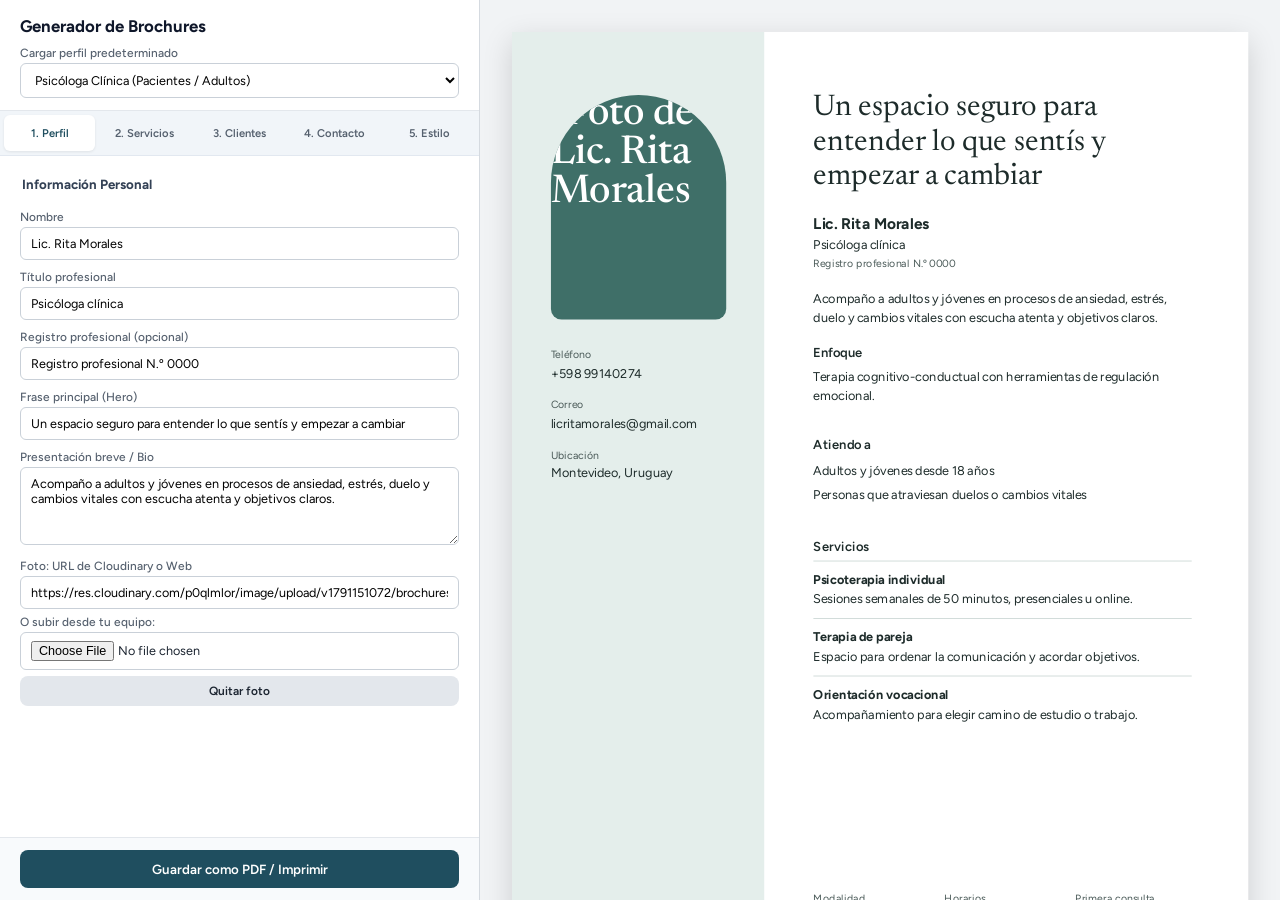
==== commit cf78d991: "ajsute de largo" ====
--- a/index.html
+++ b/index.html
@@ -130,7 +130,7 @@
         </div>
 
         <div class="panel-footer">
-            <div id="aviso" role="status" aria-live="polite">El contenido excede una hoja A4. Te recomendamos acortar textos.</div>
+            <div id="aviso" role="status" aria-live="polite">El brochure supera las tres hojas A4 recomendadas. Considerá acortar algunos textos.</div>
             <button type="button" class="btn" id="btn-imprimir">Guardar como PDF / Imprimir</button>
         </div>
     </section>
--- a/css/styles.css
+++ b/css/styles.css
@@ -52,7 +52,7 @@
 /* Vista Previa */
 .vista { overflow: auto; padding: 32px; display: flex; justify-content: center; align-items: flex-start; background: #f1f3f5; }
 .stage { flex: none; }
-#hoja { width: 210mm; height: 297mm; background: #fff; overflow: hidden; transform-origin: 0 0; box-shadow: 0 10px 30px rgba(0,0,0,.15); font-size: 10.25pt; line-height: 1.55; }
+#hoja { width: 210mm; min-height: 297mm; height: auto; background: #fff; overflow: visible; transform-origin: 0 0; box-shadow: 0 10px 30px rgba(0,0,0,.15); font-size: 10.25pt; line-height: 1.55; }
 :where(#hoja) :where(p,h1,h2,ul){ margin: 0; }
 :where(#hoja) ul { padding: 0; list-style: none; }
 :where(#hoja) li { padding: .7mm 0; }
@@ -67,6 +67,8 @@
 :where(#hoja) .logos-grid img { height: 11mm; width: auto; max-width: 34mm; object-fit: contain; }
 :where(#hoja) .aparte { margin-top: 2mm; }
 :where(#hoja) section { margin-bottom: 4mm; }
+:where(#hoja) :where(h2, .serv, .serv-card, .perfil-exec, .foto, .cliente-tag) { break-inside: avoid; }
+:where(#hoja) h2 { break-after: avoid; }
 
 /* Plantillas Visuales Originales (t1, t2, t3) */
 .t1 { --ink:#1d2b2a; --mut:#4a5a58; --acc:#3f6f68; --soft:#e4eeeb; display: grid; grid-template-columns: 72mm 1fr; color: var(--ink); }
@@ -152,4 +154,4 @@
 .t6 .pie-bio b { color: #fff; }
 
 @media (max-width: 1000px) { .app { grid-template-columns: 1fr; height: auto; overflow: visible; } .panel { height: auto; overflow: visible; } .vista { padding: 12px; } }
-@media print { @page { size: A4; margin: 0; } body { background: #fff; -webkit-print-color-adjust: exact; print-color-adjust: exact; } .app { display: block; height: auto; overflow: visible; } .panel { display: none; } .vista { padding: 0; display: block; overflow: visible; } .stage { width: 210mm !important; height: 297mm !important; } #hoja { transform: none !important; box-shadow: none !important; } }+@media print { @page { size: A4; margin: 0; } body { background: #fff; -webkit-print-color-adjust: exact; print-color-adjust: exact; } .app { display: block; height: auto; overflow: visible; } .panel { display: none; } .vista { padding: 0; display: block; overflow: visible; } .stage { width: 210mm !important; height: auto !important; } #hoja { transform: none !important; box-shadow: none !important; } }
